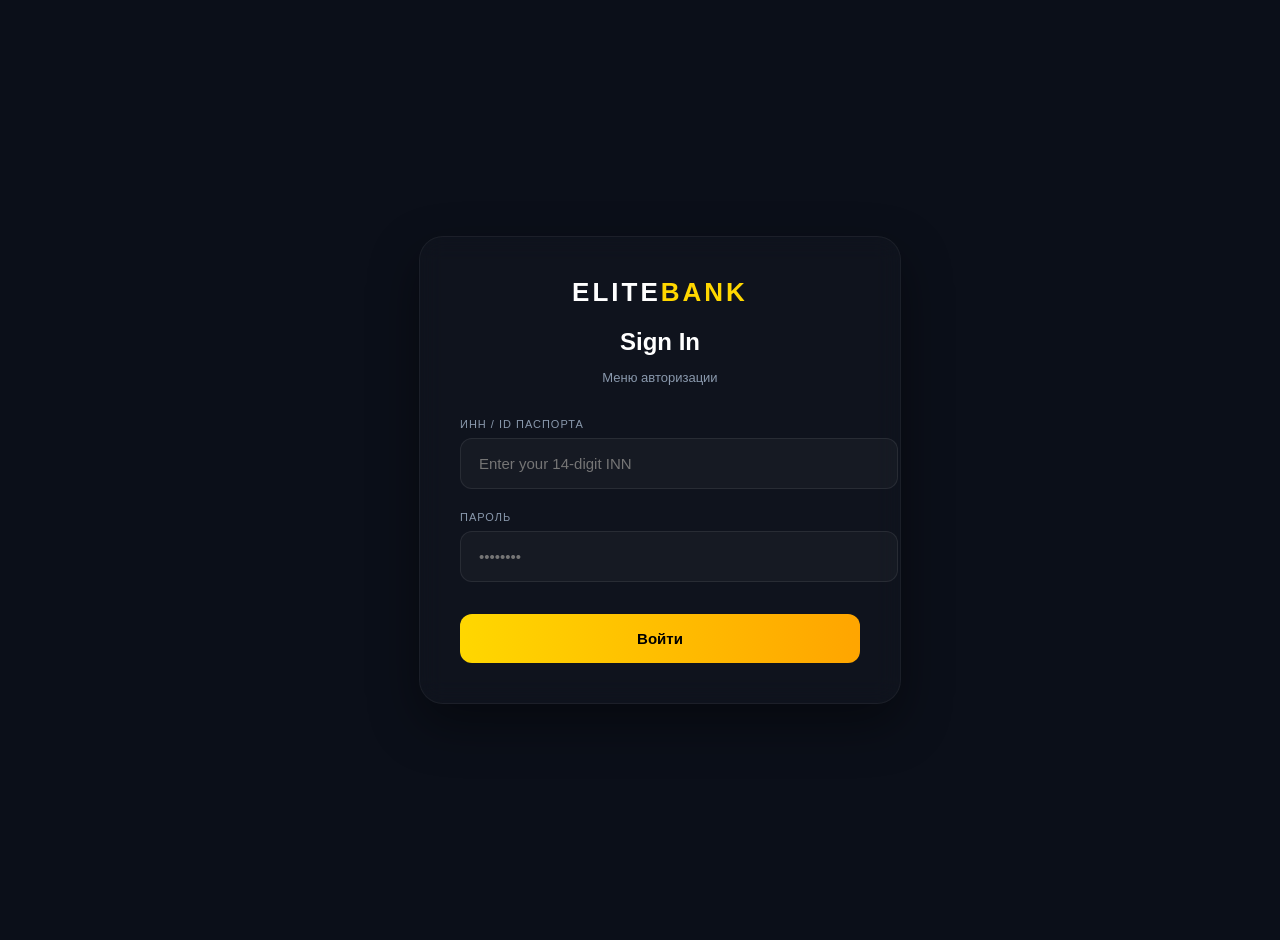
==== index.html @ 9aa49242 "Final fix for GitHub Pages" ====
<!DOCTYPE html>
<html lang="en">
<head>
    <meta charset="UTF-8">
    <title>Elite Bank — Sign In</title>
    <link rel="stylesheet" href="style.css">
</head>
<body class="auth-body">


    <main class="login-wrapper">
        

        <div class="auth-card">
            
          
            <div class="auth-logo">ELITE<span>BANK</span></div>
            
            <h2>Sign In</h2>
            <p class="auth-subtitle">Меню авторизации</p>

          
<form action="glavnaya.html" method="get" class="auth-form">
    
   
    <div class="input-group">
        <label for="inn-field">ИНН / ID паспорта</label>
        <input type="text" id="inn-field" placeholder="Enter your 14-digit INN" required autocomplete="off">
    </div>

    <div class="input-group">
        <label for="pass-field">Пароль</label>
        <input type="password" id="pass-field" placeholder="••••••••" required>
    </div>

    <button type="submit" class="submit-auth-btn">
        Войти
    </button>

</form>

        </div>
    </main>

</body>
</html>
---- style.css ----
.auth-body {
    margin: 0;
    padding: 0;
    box-sizing: border-box;
    font-family: 'Segoe UI', Tahoma, Geneva, Verdana, sans-serif;
    background-color: #0b0f19;
    color: #ffffff;
}


.login-wrapper {
    width: 100%;
    min-height: 100vh;
    display: flex;
    justify-content: center; 
    align-items: center;    
    padding: 20px;
}


.auth-card {
    background: rgba(255, 255, 255, 0.02);
    border: 1px solid rgba(255, 255, 255, 0.05);
    border-radius: 24px;
    padding: 40px;
    width: 100%;
    max-width: 400px; 
    backdrop-filter: blur(12px);
    box-shadow: 0 20px 50px rgba(0, 0, 0, 0.4);
    text-align: center;
}


.auth-logo {
    font-size: 26px;
    font-weight: 800;
    letter-spacing: 3px;
    margin-bottom: 20px;
}

.auth-logo span {
    color: #ffd700; 
}

.auth-card h2 {
    font-size: 24px;
    font-weight: 600;
    margin-bottom: 8px;
}

.auth-subtitle {
    font-size: 13px;
    color: #8a99ad;
    margin-bottom: 30px;
    line-height: 1.4;
}


.auth-form {
    display: flex;
    flex-direction: column;
    gap: 22px;
    text-align: left; 
}

.input-group {
    display: flex;
    flex-direction: column;
    gap: 8px;
}

.input-group label {
    font-size: 11px;
    color: #8a99ad;
    text-transform: uppercase;
    letter-spacing: 1px;
}


.input-group input {
    width: 100%;
    background: rgba(255, 255, 255, 0.03);
    border: 1px solid rgba(255, 255, 255, 0.08);
    border-radius: 12px;
    padding: 16px 18px;
    color: #ffffff;
    font-size: 15px;
    outline: none;
    transition: border-color 0.3s ease, box-shadow 0.3s ease, background-color 0.3s ease;
}


.input-group input:hover {
    border-color: rgba(255, 255, 255, 0.15);
}

.input-group input:focus {
    border-color: #ffd700; 
    box-shadow: 0 0 15px rgba(255, 215, 0, 0.15);
    background-color: rgba(255, 215, 0, 0.01);
}


.submit-auth-btn {
    width: 100%;
    background: linear-gradient(90deg, #ffd700, #ffa500);
    border: none;
    color: #000000;
    padding: 16px;
    border-radius: 12px;
    font-weight: 700;
    font-size: 15px;
    cursor: pointer;
    margin-top: 10px;
    transition: transform 0.2s ease, box-shadow 0.3s ease;
}

.submit-auth-btn:hover {
    transform: translateY(-2px); 
    box-shadow: 0 10px 20px rgba(255, 215, 0, 0.25);
}

.submit-auth-btn:active {
    transform: translateY(1px); 
}



body {
    margin: 0;
    padding: 0;
    box-sizing: border-box;
    font-family: 'Segoe UI', Tahoma, Geneva, Verdana, sans-serif;
    background-color: #0b0f19;
    color: #ffffff;
    min-height: 100vh;
    display: flex;
    flex-direction: column;
}


.header {
    background: rgba(255, 255, 255, 0.02);
    backdrop-filter: blur(12px); 
    border-bottom: 1px solid rgba(255, 255, 255, 0.05);
    display: flex;
    justify-content: space-between;
    align-items: center;
    padding: 20px 5%;
    position: sticky;
    top: 0;
    z-index: 100;
}

.logo {
    font-size: 24px;
    font-weight: 800;
    letter-spacing: 2px;
}

.logo span {
    color: #ffd700;
}

.nav {
    display: flex;
    gap: 30px;
}

.nav-link {
    color: #8a99ad;
    text-decoration: none;
    font-weight: 500;
    transition: color 0.3s ease, text-shadow 0.3s ease;
}

.nav-link:hover, .nav-link.active {
    color: #ffffff;
    text-shadow: 0 0 10px rgba(255, 255, 255, 0.3);
}

.user-profile {
    display: flex;
    align-items: center;
    gap: 12px;
}

.logout-link {
    text-decoration: none;
    color: inherit;
    transition: color 0.3s;
}

.logout-link:hover {
    color: #ff4a4a; 
}

.avatar {
    width: 38px;
    height: 38px;
    background: linear-gradient(45deg, #ffd700, #ffa500);
    border-radius: 50%;
}

.user-name {
    font-size: 14px;
    font-weight: 600;
    letter-spacing: 0.5px;
}


.main-container {
    flex: 1;
    padding: 40px 5%;
    display: flex;
    flex-direction: column;
    gap: 40px;
}

.welcome-block h1 {
    font-size: 28px;
    font-weight: 700;
    margin-bottom: 6px;
}

.welcome-block p {
    color: #8a99ad;
    font-size: 15px;
}


.grid-section {
    display: grid;
    grid-template-columns: repeat(auto-fit, minmax(300px, 1fr));
    gap: 30px;
}


.card {
    background: rgba(255, 255, 255, 0.02);
    border: 1px solid rgba(255, 255, 255, 0.05);
    border-radius: 20px;
    padding: 30px;
    backdrop-filter: blur(8px);
    transition: transform 0.3s ease, box-shadow 0.3s ease, border-color 0.3s ease;
}

.card:hover {
    transform: translateY(-6px); 
    border-color: rgba(255, 255, 255, 0.12);
}

.balance-card h3 {
    color: #8a99ad;
    font-size: 13px;
    text-transform: uppercase;
    letter-spacing: 1px;
    margin-bottom: 15px;
}

.balance-card .amount {
    font-size: 32px;
    font-weight: 700;
    margin-bottom: 12px;
}

.balance-card .amount span {
    color: #ffd700;
}

.green { color: #00ffa3; }


.bank-card {
    position: relative;
    height: 190px;
    display: flex;
    flex-direction: column;
    justify-content: space-between;
}


.bank-card.gold {
    background: linear-gradient(135deg, #1e1b10 0%, #0f0e0a 100%);
    border: 1px solid rgba(255, 215, 0, 0.15);
}
.bank-card.gold:hover {
    box-shadow: 0 12px 25px rgba(255, 215, 0, 0.08);
}


.bank-card.black {
    background: linear-gradient(135deg, #121620 0%, #080a0f 100%);
    border: 1px solid rgba(0, 255, 163, 0.15);
}
.bank-card.black:hover {
    box-shadow: 0 12px 25px rgba(0, 255, 163, 0.08);
}

.card-chip {
    width: 42px;
    height: 32px;
    background: rgba(255, 255, 255, 0.12);
    border-radius: 6px;
}

.card-number {
    font-size: 19px;
    letter-spacing: 3px;
    color: rgba(255, 255, 255, 0.85);
}

.card-footer {
    display: flex;
    justify-content: space-between;
}

.label {
    display: block;
    font-size: 9px;
    color: #8a99ad;
    text-transform: uppercase;
    margin-bottom: 2px;
}

.val {
    font-size: 12px;
    font-weight: 600;
    letter-spacing: 0.5px;
}


.flex-section {
    display: flex;
    flex-wrap: wrap;
    gap: 30px;
}

.history-block {
    flex: 1.8;
    min-width: 300px;
    background: rgba(255, 255, 255, 0.01);
    border: 1px solid rgba(255, 255, 255, 0.03);
    border-radius: 20px;
    padding: 30px;
}

.info-block {
    flex: 1; 
    min-width: 300px;
    background: rgba(255, 255, 255, 0.01);
    border: 1px solid rgba(255, 255, 255, 0.03);
    border-radius: 20px;
    padding: 30px;
}

h2 {
    font-size: 19px;
    margin-bottom: 20px;
    font-weight: 600;
}


.transaction {
    display: flex;
    justify-content: space-between;
    align-items: center;
    padding: 15px 0;
    border-bottom: 1px solid rgba(255, 255, 255, 0.04);
}

.transaction:last-child {
    border-bottom: none;
}

.tx-info {
    display: flex;
    align-items: center;
    gap: 15px;
}

.tx-icon {
    width: 38px;
    height: 38px;
    border-radius: 10px;
}
.tx-icon.sub { background: rgba(255, 215, 0, 0.08); border: 1px solid rgba(255, 215, 0, 0.3); }
.tx-icon.ref { background: rgba(0, 255, 163, 0.08); border: 1px solid rgba(0, 255, 163, 0.3); }

.transaction h4 { font-size: 14px; font-weight: 500; }
.transaction p { font-size: 11px; color: #8a99ad; margin-top: 2px; }

.tx-amount { font-weight: 600; font-size: 14px; }
.tx-amount.minus { color: #ff4a4a; }
.tx-amount.plus { color: #00ffa3; }


.accordion {
    background: rgba(255, 255, 255, 0.02);
    margin-bottom: 12px;
    border-radius: 10px;
    overflow: hidden;
    border: 1px solid rgba(255, 255, 255, 0.04);
}

summary {
    padding: 14px 18px;
    font-weight: 500;
    font-size: 14px;
    cursor: pointer;
    outline: none;
    user-select: none;
    transition: background 0.2s, color 0.2s;
}

summary:hover {
    background: rgba(255, 255, 255, 0.04);
    color: #ffd700;
}

.accordion p {
    padding: 15px 18px;
    font-size: 13px;
    color: #8a99ad;
    line-height: 1.6;
    background: rgba(0, 0, 0, 0.15);
    border-top: 1px solid rgba(255, 255, 255, 0.02);
}

.footer {
    background: rgba(0, 0, 0, 0.2);
    padding: 20px;
    text-align: center;
    color: #5c697a;
    font-size: 13px;
    margin-top: auto;
    border-top: 1px solid rgba(255, 255, 255, 0.02);
}

.transfer-form-block {
    flex: 1.5;
    min-width: 300px;
    background: rgba(255, 255, 255, 0.01);
    border: 1px solid rgba(255, 255, 255, 0.03);
    border-radius: 20px;
    padding: 30px;
}

.contacts-block {
    flex: 1; 
    min-width: 300px;
    background: rgba(255, 255, 255, 0.01);
    border: 1px solid rgba(255, 255, 255, 0.03);
    border-radius: 20px;
    padding: 30px;
}

.section-desc {
    font-size: 12px;
    color: #8a99ad;
    margin-top: -10px;
    margin-bottom: 20px;
}


.transfer-form {
    display: flex;
    flex-direction: column;
    gap: 20px;
}


.styled-select {
    width: 100%;
    background: #0e1322; 
    border: 1px solid rgba(255, 255, 255, 0.08);
    border-radius: 12px;
    padding: 16px 18px;
    color: #ffffff;
    font-size: 15px;
    outline: none;
    cursor: pointer;
    appearance: none; 
    -webkit-appearance: none;
    transition: border-color 0.3s;
}

.styled-select:focus {
    border-color: #ffd700;
}


.submit-transfer-btn {
    width: 100%;
    background: linear-gradient(90deg, #ffd700, #ffa500);
    border: none;
    color: #000000;
    padding: 16px;
    border-radius: 12px;
    font-weight: 700;
    font-size: 15px;
    cursor: pointer;
    margin-top: 10px;
    transition: transform 0.2s, box-shadow 0.3s;
}

.submit-transfer-btn:hover {
    transform: translateY(-2px);
    box-shadow: 0 10px 20px rgba(255, 215, 0, 0.25);
}


.contact-list {
    display: flex;
    flex-direction: column;
    gap: 15px;
}

.contact-item {
    display: flex;
    align-items: center;
    gap: 15px;
    padding: 12px;
    background: rgba(255, 255, 255, 0.02);
    border: 1px solid rgba(255, 255, 255, 0.04);
    border-radius: 14px;
    cursor: pointer;
    transition: background 0.2s, border-color 0.2s, transform 0.2s;
}

.contact-item:hover {
    background: rgba(255, 215, 0, 0.03);
    border-color: rgba(255, 215, 0, 0.2);
    transform: translateX(4px);
}

.contact-avatar {
    width: 40px;
    height: 40px;
    background: rgba(255, 255, 255, 0.05);
    border: 1px solid rgba(255, 255, 255, 0.1);
    border-radius: 50%;
    display: flex;
    justify-content: center;
    align-items: center;
    font-size: 13px;
    font-weight: 600;
    color: #ffd700;
}

.contact-info h4 {
    margin: 0;
    font-size: 14px;
    font-weight: 500;
}

.contact-info p {
    margin: 4px 0 0 0;
    font-size: 12px;
    color: #8a99ad;
}


.tab-switch {
    display: none;
}


.tab-buttons {
    display: flex;
    gap: 15px;
    margin-bottom: 25px;
    background: rgba(255, 255, 255, 0.02);
    padding: 8px;
    border-radius: 14px;
    border: 1px solid rgba(255, 255, 255, 0.04);
    max-width: 500px;
}


.tab-btn {
    flex: 1;
    text-align: center;
    padding: 12px;
    border-radius: 10px;
    cursor: pointer;
    font-size: 14px;
    font-weight: 500;
    color: #8a99ad;
    transition: all 0.3s ease;
}

.tab-btn:hover {
    color: #ffffff;
    background: rgba(255, 255, 255, 0.03);
}


.tariff-card {
    display: none;
    background: linear-gradient(135deg, #111625 0%, #070a12 100%);
    border: 1px solid rgba(255, 255, 255, 0.05);
    border-radius: 24px;
    padding: 35px;
    position: relative;
    max-width: 600px;
    box-shadow: 0 15px 40px rgba(0,0,0,0.3);
}

#tab-start:checked ~ .tab-buttons label[for="tab-start"],
#tab-balance:checked ~ .tab-buttons label[for="tab-balance"],
#tab-vip:checked ~ .tab-buttons label[for="tab-vip"] {
    background: #ffd700;
    color: #000000;
    font-weight: 600;
    box-shadow: 0 4px 15px rgba(255, 215, 0, 0.2);
}

#tab-start:checked ~ .tab-content-wrapper .content-start,
#tab-balance:checked ~ .tab-content-wrapper .content-balance,
#tab-vip:checked ~ .tab-content-wrapper .content-vip {
    display: block; 
}


.tariff-badge {
    position: absolute;
    top: 25px;
    right: 35px;
    background: rgba(0, 255, 163, 0.1);
    border: 1px solid #00ffa3;
    color: #00ffa3;
    padding: 6px 12px;
    border-radius: 20px;
    font-size: 11px;
    text-transform: uppercase;
    letter-spacing: 0.5px;
}
.tariff-badge.silver { border-color: #8a99ad; color: #8a99ad; background: rgba(138, 153, 173, 0.1); }
.tariff-badge.gold { border-color: #ffd700; color: #ffd700; background: rgba(255, 215, 0, 0.1); }

.tariff-card h3 { font-size: 22px; margin: 0 0 15px 0; }
.yield { font-size: 36px; font-weight: 700; color: #ffffff; margin-bottom: 15px; }
.yield span { font-size: 16px; color: #8a99ad; font-weight: 400; }
.tariff-card p { color: #8a99ad; font-size: 14px; line-height: 1.6; margin-bottom: 25px; }
.min-amount { font-size: 13px; font-weight: 600; color: #ffd700; }

.asset-card {
    background: rgba(255, 255, 255, 0.01);
    padding: 22px;
}
.asset-header {
    display: flex;
    justify-content: space-between;
    align-items: center;
    margin-bottom: 15px;
}
.asset-header h4 { margin: 0; font-size: 15px; font-weight: 500; }
.trend { font-size: 12px; font-weight: 600; padding: 4px 8px; border-radius: 6px; }
.trend.plus { background: rgba(0, 255, 163, 0.08); color: #00ffa3; }
.trend.minus { background: rgba(255, 74, 74, 0.08); color: #ff4a4a; }
.asset-price { font-size: 20px; font-weight: 700; }
.unit { font-size: 12px; color: #5c697a; font-weight: 400; }
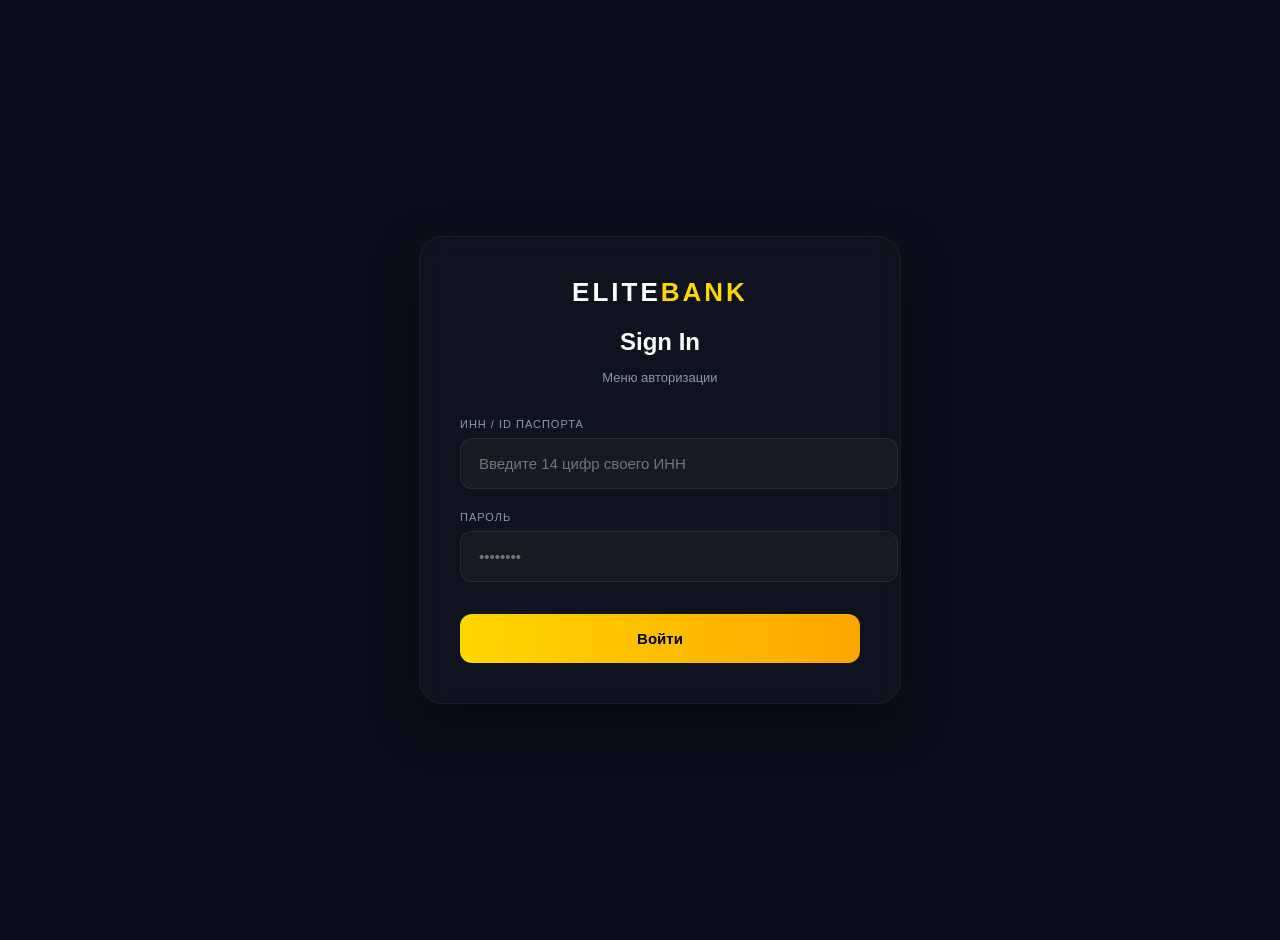
==== commit 30630692: "Поменял текст и стили" ====
--- a/index.html
+++ b/index.html
@@ -25,7 +25,7 @@
    
     <div class="input-group">
         <label for="inn-field">ИНН / ID паспорта</label>
-        <input type="text" id="inn-field" placeholder="Enter your 14-digit INN" required autocomplete="off">
+        <input type="text" id="inn-field" placeholder="Введите 14 цифр своего ИНН" required autocomplete="off">
     </div>
 
     <div class="input-group">
